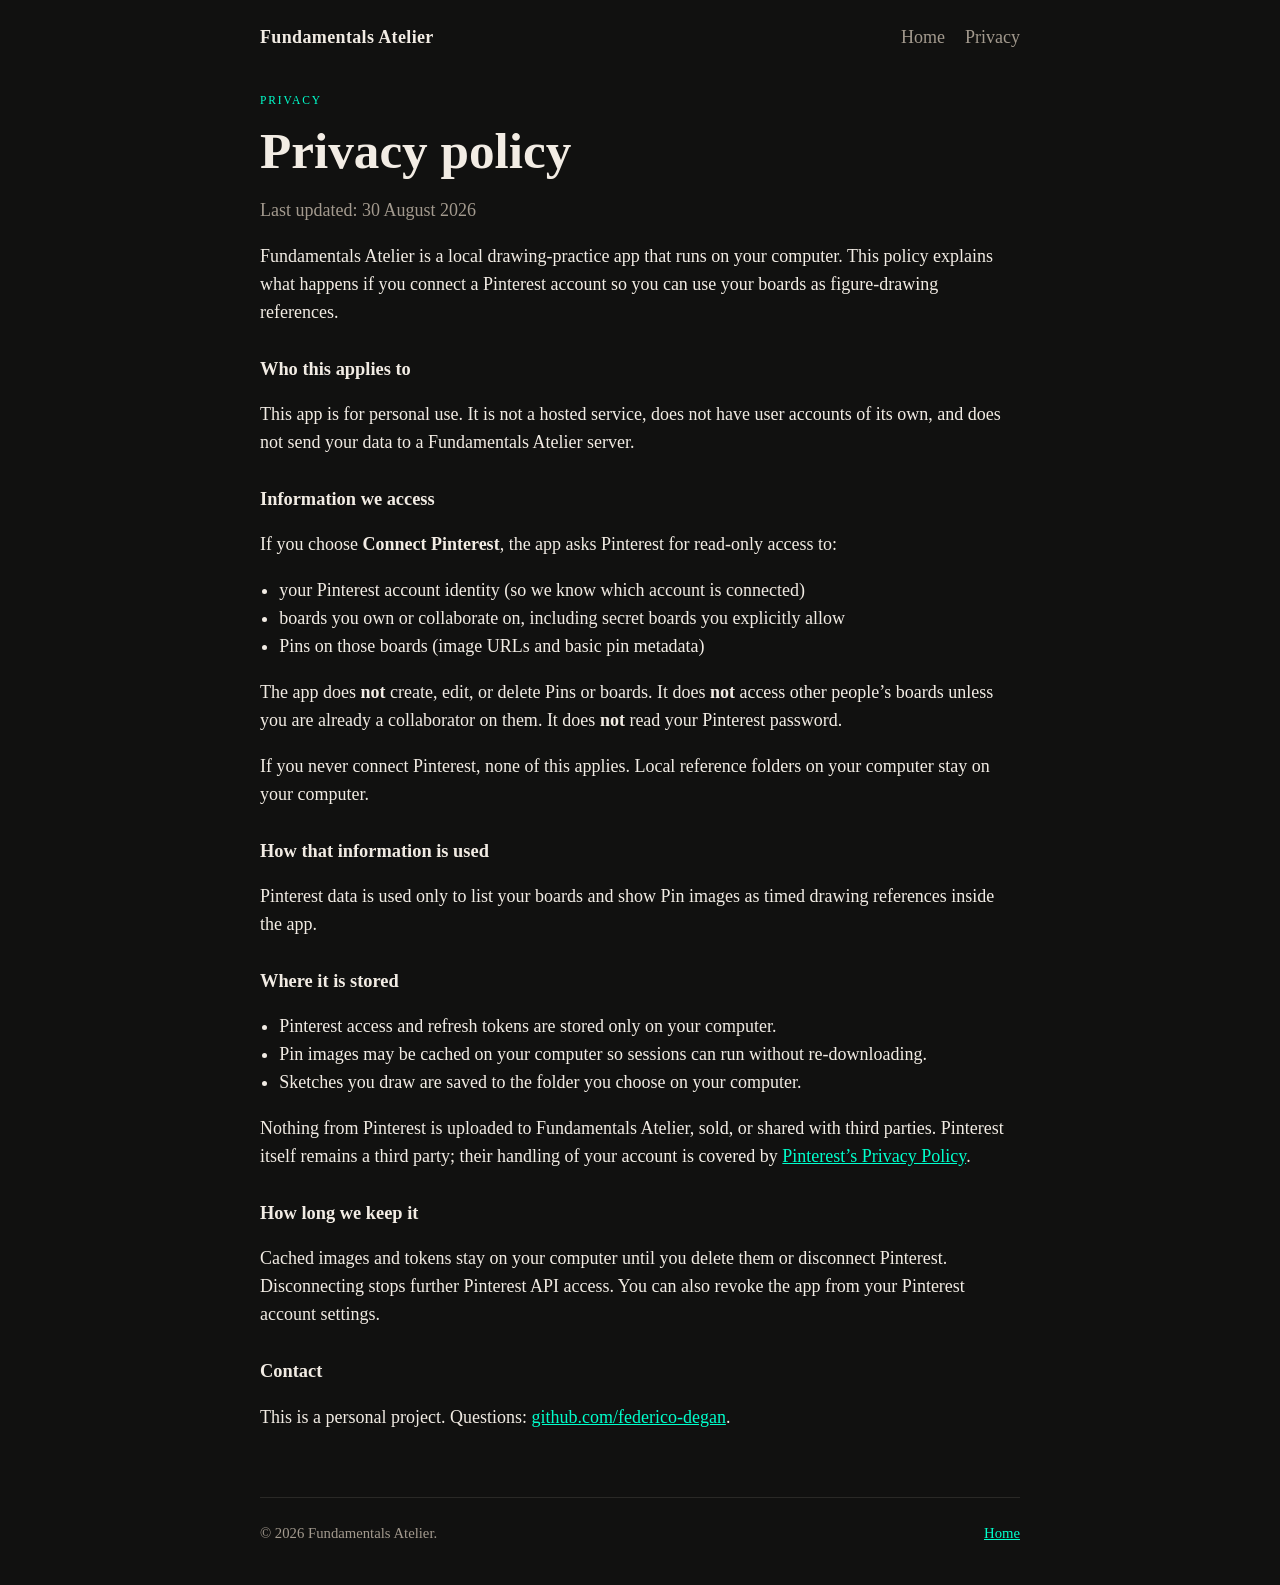
==== privacy.html @ 77c35103 "Turn the public page into a Fundamentals Atelier site with a home and privacy policy. Co-authored-by" ====
<!DOCTYPE html>
<html lang="en">
<head>
  <meta charset="UTF-8">
  <meta name="viewport" content="width=device-width, initial-scale=1">
  <title>Privacy Policy — Fundamentals Atelier</title>
  <meta name="description" content="Privacy policy for Fundamentals Atelier, including optional Pinterest board access.">
  <link rel="stylesheet" href="styles.css">
</head>
<body>
  <header class="nav">
    <a class="wordmark" href="./">Fundamentals Atelier</a>
    <nav>
      <a href="./">Home</a>
      <a href="./privacy.html">Privacy</a>
    </nav>
  </header>

  <main class="policy">
    <p class="eyebrow">Privacy</p>
    <h1>Privacy policy</h1>
    <p class="meta">Last updated: 30 August 2026</p>
    <p>Fundamentals Atelier is a local drawing-practice app that runs on your computer. This policy explains what happens if you connect a Pinterest account so you can use your boards as figure-drawing references.</p>

    <h2>Who this applies to</h2>
    <p>This app is for personal use. It is not a hosted service, does not have user accounts of its own, and does not send your data to a Fundamentals Atelier server.</p>

    <h2>Information we access</h2>
    <p>If you choose <strong>Connect Pinterest</strong>, the app asks Pinterest for read-only access to:</p>
    <ul>
      <li>your Pinterest account identity (so we know which account is connected)</li>
      <li>boards you own or collaborate on, including secret boards you explicitly allow</li>
      <li>Pins on those boards (image URLs and basic pin metadata)</li>
    </ul>
    <p>The app does <strong>not</strong> create, edit, or delete Pins or boards. It does <strong>not</strong> access other people’s boards unless you are already a collaborator on them. It does <strong>not</strong> read your Pinterest password.</p>
    <p>If you never connect Pinterest, none of this applies. Local reference folders on your computer stay on your computer.</p>

    <h2>How that information is used</h2>
    <p>Pinterest data is used only to list your boards and show Pin images as timed drawing references inside the app.</p>

    <h2>Where it is stored</h2>
    <ul>
      <li>Pinterest access and refresh tokens are stored only on your computer.</li>
      <li>Pin images may be cached on your computer so sessions can run without re-downloading.</li>
      <li>Sketches you draw are saved to the folder you choose on your computer.</li>
    </ul>
    <p>Nothing from Pinterest is uploaded to Fundamentals Atelier, sold, or shared with third parties. Pinterest itself remains a third party; their handling of your account is covered by <a href="https://policy.pinterest.com/privacy-policy">Pinterest’s Privacy Policy</a>.</p>

    <h2>How long we keep it</h2>
    <p>Cached images and tokens stay on your computer until you delete them or disconnect Pinterest. Disconnecting stops further Pinterest API access. You can also revoke the app from your Pinterest account settings.</p>

    <h2>Contact</h2>
    <p>This is a personal project. Questions: <a href="https://github.com/federico-degan">github.com/federico-degan</a>.</p>
  </main>

  <footer>
    <p>© 2026 Fundamentals Atelier.</p>
    <p><a href="./">Home</a></p>
  </footer>
</body>
</html>
---- styles.css ----
:root {
  --bg: #111110;
  --ink: #f2ece4;
  --muted: #a39a8e;
  --line: #2a2926;
  --accent: #00ffcc;
  --paper: #1a1917;
}

* { box-sizing: border-box; }
html { scroll-behavior: smooth; }
body {
  margin: 0;
  min-height: 100vh;
  background: var(--bg);
  color: var(--ink);
  font: 18px/1.55 "Iowan Old Style", Palatino, "Palatino Linotype", Georgia, serif;
}

.nav, main, footer {
  width: min(760px, calc(100% - 2.5rem));
  margin-left: auto;
  margin-right: auto;
}

.nav {
  display: flex;
  justify-content: space-between;
  align-items: baseline;
  padding: 1.5rem 0 2.5rem;
  gap: 1rem;
}
.nav nav { display: flex; gap: 1.25rem; }
.wordmark {
  font-weight: 700;
  letter-spacing: 0.02em;
  text-decoration: none;
  color: var(--ink);
}
a { color: var(--accent); }
.nav nav a { color: var(--muted); text-decoration: none; }
.nav nav a:hover { color: var(--ink); }

.eyebrow {
  text-transform: uppercase;
  letter-spacing: 0.16em;
  font-size: 0.72rem;
  color: var(--accent);
  margin: 0 0 0.75rem;
}
h1 {
  font-size: clamp(2.1rem, 5vw, 3.2rem);
  line-height: 1.12;
  font-weight: 600;
  margin: 0 0 1rem;
}
h2 { font-size: 1.15rem; margin: 0 0 0.4rem; }
.lede, .meta { color: var(--muted); max-width: 38rem; }
.hero { padding-bottom: 2.75rem; border-bottom: 1px solid var(--line); }

.grid {
  display: grid;
  gap: 1rem;
  padding: 2rem 0 4rem;
}
@media (min-width: 700px) {
  .grid { grid-template-columns: repeat(3, 1fr); }
}
.grid article {
  background: var(--paper);
  border: 1px solid var(--line);
  border-radius: 12px;
  padding: 1.15rem 1.2rem 1.3rem;
}
.grid p { margin: 0; color: var(--muted); font-size: 0.98rem; }

.policy { padding-bottom: 3rem; }
.policy h2 { margin-top: 1.75rem; }
.policy ul { padding-left: 1.2rem; }

footer {
  display: flex;
  justify-content: space-between;
  gap: 1rem;
  padding: 1.5rem 0 2.5rem;
  border-top: 1px solid var(--line);
  color: var(--muted);
  font-size: 0.92rem;
}
footer p { margin: 0; }
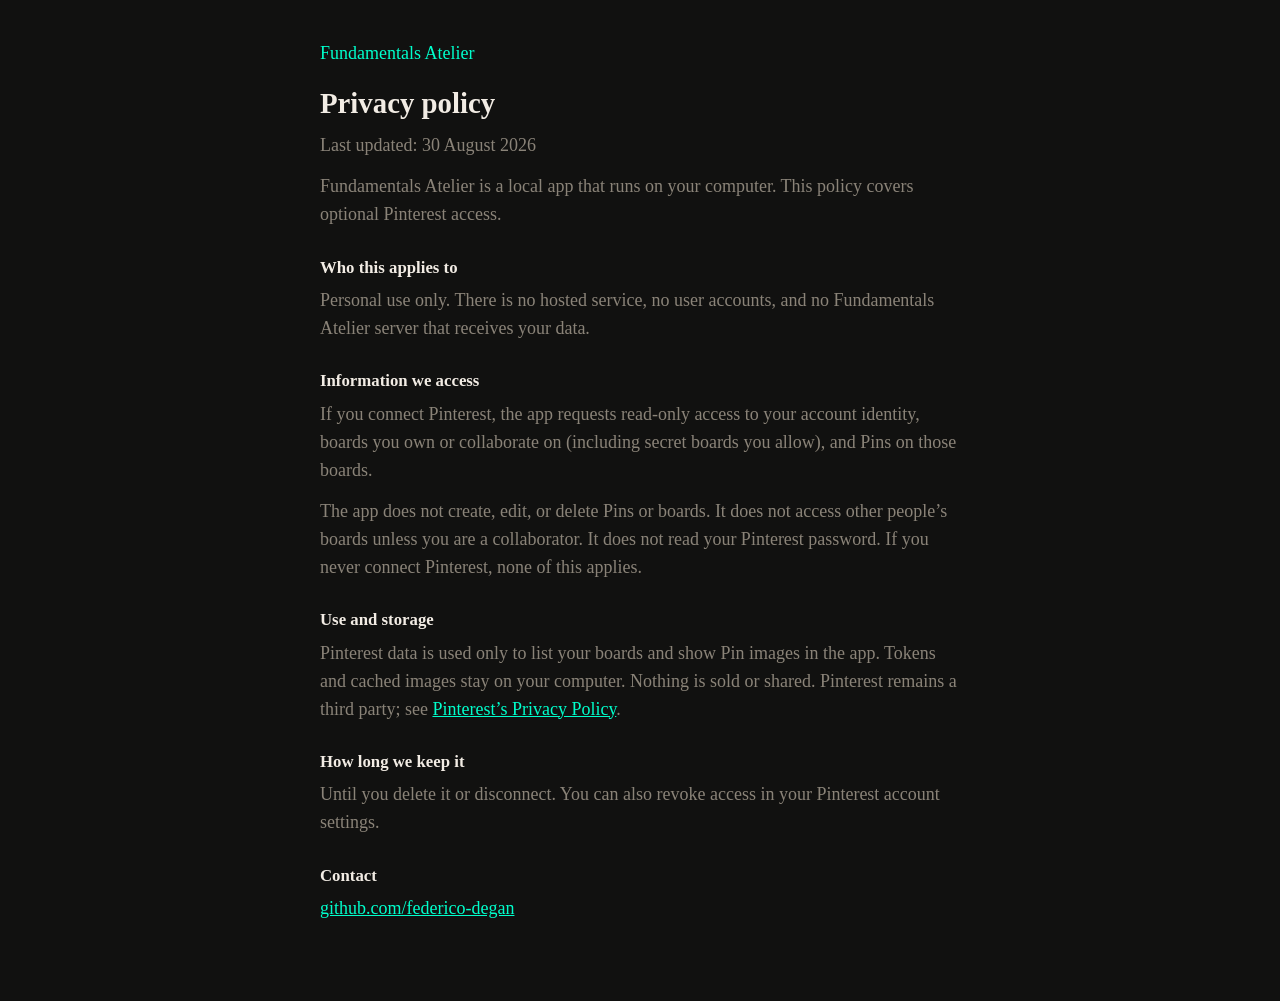
==== commit fad3c030: "Strip the public site to the app name and a privacy page. Co-authored-by: Cursor <cursoragent@cursor" ====
--- a/privacy.html
+++ b/privacy.html
@@ -3,59 +3,31 @@
 <head>
   <meta charset="UTF-8">
   <meta name="viewport" content="width=device-width, initial-scale=1">
-  <title>Privacy Policy — Fundamentals Atelier</title>
-  <meta name="description" content="Privacy policy for Fundamentals Atelier, including optional Pinterest board access.">
+  <title>Privacy — Fundamentals Atelier</title>
   <link rel="stylesheet" href="styles.css">
 </head>
-<body>
-  <header class="nav">
-    <a class="wordmark" href="./">Fundamentals Atelier</a>
-    <nav>
-      <a href="./">Home</a>
-      <a href="./privacy.html">Privacy</a>
-    </nav>
-  </header>
-
-  <main class="policy">
-    <p class="eyebrow">Privacy</p>
+<body class="policy-page">
+  <p class="back"><a href="./">Fundamentals Atelier</a></p>
+  <main>
     <h1>Privacy policy</h1>
     <p class="meta">Last updated: 30 August 2026</p>
-    <p>Fundamentals Atelier is a local drawing-practice app that runs on your computer. This policy explains what happens if you connect a Pinterest account so you can use your boards as figure-drawing references.</p>
+    <p>Fundamentals Atelier is a local app that runs on your computer. This policy covers optional Pinterest access.</p>
 
     <h2>Who this applies to</h2>
-    <p>This app is for personal use. It is not a hosted service, does not have user accounts of its own, and does not send your data to a Fundamentals Atelier server.</p>
+    <p>Personal use only. There is no hosted service, no user accounts, and no Fundamentals Atelier server that receives your data.</p>
 
     <h2>Information we access</h2>
-    <p>If you choose <strong>Connect Pinterest</strong>, the app asks Pinterest for read-only access to:</p>
-    <ul>
-      <li>your Pinterest account identity (so we know which account is connected)</li>
-      <li>boards you own or collaborate on, including secret boards you explicitly allow</li>
-      <li>Pins on those boards (image URLs and basic pin metadata)</li>
-    </ul>
-    <p>The app does <strong>not</strong> create, edit, or delete Pins or boards. It does <strong>not</strong> access other people’s boards unless you are already a collaborator on them. It does <strong>not</strong> read your Pinterest password.</p>
-    <p>If you never connect Pinterest, none of this applies. Local reference folders on your computer stay on your computer.</p>
+    <p>If you connect Pinterest, the app requests read-only access to your account identity, boards you own or collaborate on (including secret boards you allow), and Pins on those boards.</p>
+    <p>The app does not create, edit, or delete Pins or boards. It does not access other people’s boards unless you are a collaborator. It does not read your Pinterest password. If you never connect Pinterest, none of this applies.</p>
 
-    <h2>How that information is used</h2>
-    <p>Pinterest data is used only to list your boards and show Pin images as timed drawing references inside the app.</p>
-
-    <h2>Where it is stored</h2>
-    <ul>
-      <li>Pinterest access and refresh tokens are stored only on your computer.</li>
-      <li>Pin images may be cached on your computer so sessions can run without re-downloading.</li>
-      <li>Sketches you draw are saved to the folder you choose on your computer.</li>
-    </ul>
-    <p>Nothing from Pinterest is uploaded to Fundamentals Atelier, sold, or shared with third parties. Pinterest itself remains a third party; their handling of your account is covered by <a href="https://policy.pinterest.com/privacy-policy">Pinterest’s Privacy Policy</a>.</p>
+    <h2>Use and storage</h2>
+    <p>Pinterest data is used only to list your boards and show Pin images in the app. Tokens and cached images stay on your computer. Nothing is sold or shared. Pinterest remains a third party; see <a href="https://policy.pinterest.com/privacy-policy">Pinterest’s Privacy Policy</a>.</p>
 
     <h2>How long we keep it</h2>
-    <p>Cached images and tokens stay on your computer until you delete them or disconnect Pinterest. Disconnecting stops further Pinterest API access. You can also revoke the app from your Pinterest account settings.</p>
+    <p>Until you delete it or disconnect. You can also revoke access in your Pinterest account settings.</p>
 
     <h2>Contact</h2>
-    <p>This is a personal project. Questions: <a href="https://github.com/federico-degan">github.com/federico-degan</a>.</p>
+    <p><a href="https://github.com/federico-degan">github.com/federico-degan</a></p>
   </main>
-
-  <footer>
-    <p>© 2026 Fundamentals Atelier.</p>
-    <p><a href="./">Home</a></p>
-  </footer>
 </body>
 </html>
--- a/styles.css
+++ b/styles.css
@@ -1,90 +1,52 @@
 :root {
   --bg: #111110;
   --ink: #f2ece4;
-  --muted: #a39a8e;
-  --line: #2a2926;
+  --muted: #8a8378;
   --accent: #00ffcc;
-  --paper: #1a1917;
 }
 
 * { box-sizing: border-box; }
-html { scroll-behavior: smooth; }
+html, body { margin: 0; min-height: 100%; }
 body {
-  margin: 0;
-  min-height: 100vh;
   background: var(--bg);
   color: var(--ink);
   font: 18px/1.55 "Iowan Old Style", Palatino, "Palatino Linotype", Georgia, serif;
 }
 
-.nav, main, footer {
-  width: min(760px, calc(100% - 2.5rem));
-  margin-left: auto;
-  margin-right: auto;
+.home {
+  min-height: 100vh;
+  display: flex;
+  flex-direction: column;
+  align-items: center;
+  justify-content: center;
+  gap: 1.5rem;
 }
+.home h1 {
+  margin: 0;
+  font-size: clamp(1.8rem, 4vw, 2.4rem);
+  font-weight: 600;
+  letter-spacing: 0.02em;
+}
+.privacy-link {
+  color: var(--muted);
+  text-decoration: none;
+  font-size: 0.95rem;
+}
+.privacy-link:hover { color: var(--accent); }
 
-.nav {
-  display: flex;
-  justify-content: space-between;
-  align-items: baseline;
-  padding: 1.5rem 0 2.5rem;
-  gap: 1rem;
+.policy-page {
+  width: min(40rem, calc(100% - 2.5rem));
+  margin: 0 auto;
+  padding: 2.5rem 0 4rem;
 }
-.nav nav { display: flex; gap: 1.25rem; }
-.wordmark {
-  font-weight: 700;
-  letter-spacing: 0.02em;
+.back { margin: 0 0 2rem; }
+.back a {
+  color: var(--muted);
   text-decoration: none;
-  color: var(--ink);
 }
-a { color: var(--accent); }
-.nav nav a { color: var(--muted); text-decoration: none; }
-.nav nav a:hover { color: var(--ink); }
-
-.eyebrow {
-  text-transform: uppercase;
-  letter-spacing: 0.16em;
-  font-size: 0.72rem;
-  color: var(--accent);
-  margin: 0 0 0.75rem;
-}
-h1 {
-  font-size: clamp(2.1rem, 5vw, 3.2rem);
-  line-height: 1.12;
-  font-weight: 600;
-  margin: 0 0 1rem;
-}
-h2 { font-size: 1.15rem; margin: 0 0 0.4rem; }
-.lede, .meta { color: var(--muted); max-width: 38rem; }
-.hero { padding-bottom: 2.75rem; border-bottom: 1px solid var(--line); }
-
-.grid {
-  display: grid;
-  gap: 1rem;
-  padding: 2rem 0 4rem;
-}
-@media (min-width: 700px) {
-  .grid { grid-template-columns: repeat(3, 1fr); }
-}
-.grid article {
-  background: var(--paper);
-  border: 1px solid var(--line);
-  border-radius: 12px;
-  padding: 1.15rem 1.2rem 1.3rem;
-}
-.grid p { margin: 0; color: var(--muted); font-size: 0.98rem; }
-
-.policy { padding-bottom: 3rem; }
-.policy h2 { margin-top: 1.75rem; }
-.policy ul { padding-left: 1.2rem; }
-
-footer {
-  display: flex;
-  justify-content: space-between;
-  gap: 1rem;
-  padding: 1.5rem 0 2.5rem;
-  border-top: 1px solid var(--line);
-  color: var(--muted);
-  font-size: 0.92rem;
-}
-footer p { margin: 0; }
+.back a:hover { color: var(--ink); }
+.policy-page h1 { font-size: 1.8rem; font-weight: 600; margin: 0 0 0.35rem; }
+.policy-page h2 { font-size: 1.05rem; margin: 1.6rem 0 0.4rem; }
+.meta, .policy-page p { color: var(--muted); }
+.policy-page p { margin: 0 0 0.85rem; }
+.policy-page a { color: var(--accent); }
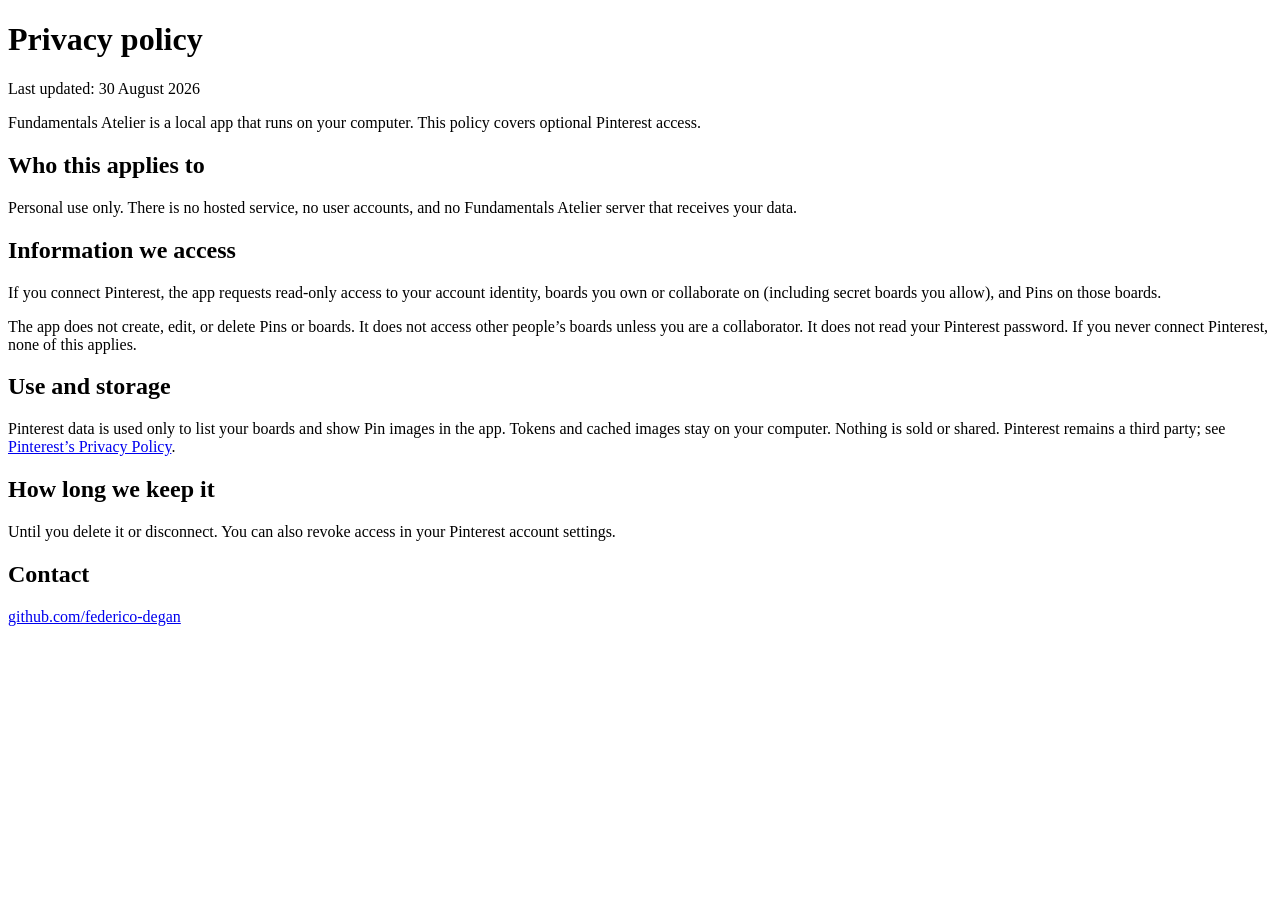
==== commit db01bb3d: "Make the homepage a plain title and drop the extra styling. Co-authored-by: Cursor <cursoragent@curs" ====
--- a/privacy.html
+++ b/privacy.html
@@ -2,32 +2,22 @@
 <html lang="en">
 <head>
   <meta charset="UTF-8">
-  <meta name="viewport" content="width=device-width, initial-scale=1">
   <title>Privacy — Fundamentals Atelier</title>
-  <link rel="stylesheet" href="styles.css">
 </head>
-<body class="policy-page">
-  <p class="back"><a href="./">Fundamentals Atelier</a></p>
-  <main>
-    <h1>Privacy policy</h1>
-    <p class="meta">Last updated: 30 August 2026</p>
-    <p>Fundamentals Atelier is a local app that runs on your computer. This policy covers optional Pinterest access.</p>
-
-    <h2>Who this applies to</h2>
-    <p>Personal use only. There is no hosted service, no user accounts, and no Fundamentals Atelier server that receives your data.</p>
-
-    <h2>Information we access</h2>
-    <p>If you connect Pinterest, the app requests read-only access to your account identity, boards you own or collaborate on (including secret boards you allow), and Pins on those boards.</p>
-    <p>The app does not create, edit, or delete Pins or boards. It does not access other people’s boards unless you are a collaborator. It does not read your Pinterest password. If you never connect Pinterest, none of this applies.</p>
-
-    <h2>Use and storage</h2>
-    <p>Pinterest data is used only to list your boards and show Pin images in the app. Tokens and cached images stay on your computer. Nothing is sold or shared. Pinterest remains a third party; see <a href="https://policy.pinterest.com/privacy-policy">Pinterest’s Privacy Policy</a>.</p>
-
-    <h2>How long we keep it</h2>
-    <p>Until you delete it or disconnect. You can also revoke access in your Pinterest account settings.</p>
-
-    <h2>Contact</h2>
-    <p><a href="https://github.com/federico-degan">github.com/federico-degan</a></p>
-  </main>
+<body>
+  <h1>Privacy policy</h1>
+  <p>Last updated: 30 August 2026</p>
+  <p>Fundamentals Atelier is a local app that runs on your computer. This policy covers optional Pinterest access.</p>
+  <h2>Who this applies to</h2>
+  <p>Personal use only. There is no hosted service, no user accounts, and no Fundamentals Atelier server that receives your data.</p>
+  <h2>Information we access</h2>
+  <p>If you connect Pinterest, the app requests read-only access to your account identity, boards you own or collaborate on (including secret boards you allow), and Pins on those boards.</p>
+  <p>The app does not create, edit, or delete Pins or boards. It does not access other people’s boards unless you are a collaborator. It does not read your Pinterest password. If you never connect Pinterest, none of this applies.</p>
+  <h2>Use and storage</h2>
+  <p>Pinterest data is used only to list your boards and show Pin images in the app. Tokens and cached images stay on your computer. Nothing is sold or shared. Pinterest remains a third party; see <a href="https://policy.pinterest.com/privacy-policy">Pinterest’s Privacy Policy</a>.</p>
+  <h2>How long we keep it</h2>
+  <p>Until you delete it or disconnect. You can also revoke access in your Pinterest account settings.</p>
+  <h2>Contact</h2>
+  <p><a href="https://github.com/federico-degan">github.com/federico-degan</a></p>
 </body>
 </html>
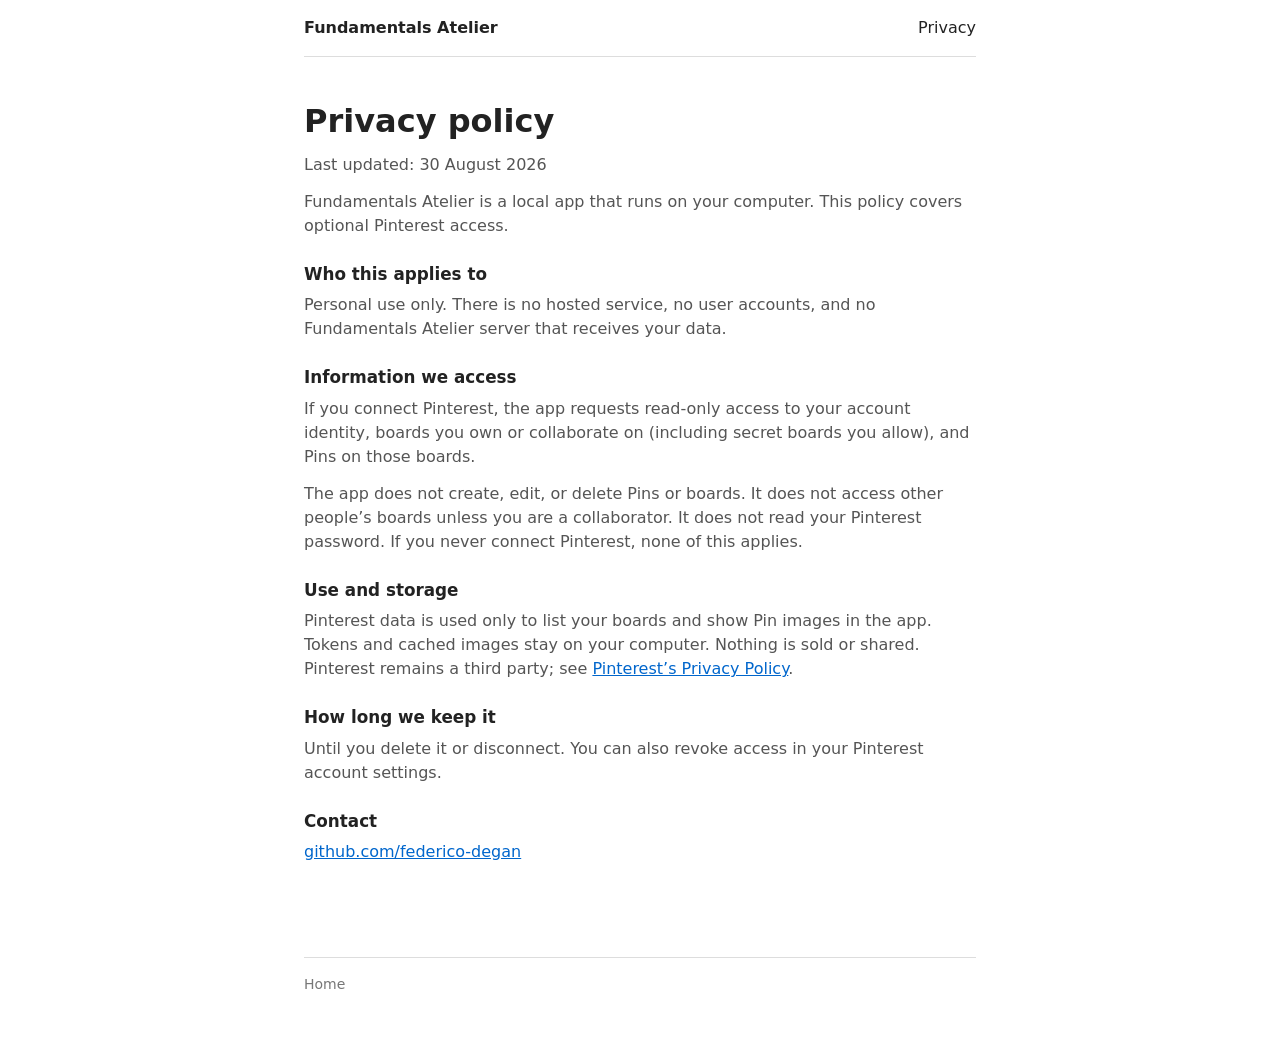
==== commit 6bc5de0c: "Give the under-construction site a basic header, main, and footer layout. Co-authored-by: Cursor <cu" ====
--- a/privacy.html
+++ b/privacy.html
@@ -2,22 +2,35 @@
 <html lang="en">
 <head>
   <meta charset="UTF-8">
+  <meta name="viewport" content="width=device-width, initial-scale=1">
   <title>Privacy — Fundamentals Atelier</title>
+  <link rel="stylesheet" href="styles.css">
 </head>
 <body>
-  <h1>Privacy policy</h1>
-  <p>Last updated: 30 August 2026</p>
-  <p>Fundamentals Atelier is a local app that runs on your computer. This policy covers optional Pinterest access.</p>
-  <h2>Who this applies to</h2>
-  <p>Personal use only. There is no hosted service, no user accounts, and no Fundamentals Atelier server that receives your data.</p>
-  <h2>Information we access</h2>
-  <p>If you connect Pinterest, the app requests read-only access to your account identity, boards you own or collaborate on (including secret boards you allow), and Pins on those boards.</p>
-  <p>The app does not create, edit, or delete Pins or boards. It does not access other people’s boards unless you are a collaborator. It does not read your Pinterest password. If you never connect Pinterest, none of this applies.</p>
-  <h2>Use and storage</h2>
-  <p>Pinterest data is used only to list your boards and show Pin images in the app. Tokens and cached images stay on your computer. Nothing is sold or shared. Pinterest remains a third party; see <a href="https://policy.pinterest.com/privacy-policy">Pinterest’s Privacy Policy</a>.</p>
-  <h2>How long we keep it</h2>
-  <p>Until you delete it or disconnect. You can also revoke access in your Pinterest account settings.</p>
-  <h2>Contact</h2>
-  <p><a href="https://github.com/federico-degan">github.com/federico-degan</a></p>
+  <div class="wrap">
+    <header>
+      <a class="name" href="./">Fundamentals Atelier</a>
+      <nav><a href="./privacy.html">Privacy</a></nav>
+    </header>
+    <main class="policy">
+      <h1>Privacy policy</h1>
+      <p>Last updated: 30 August 2026</p>
+      <p>Fundamentals Atelier is a local app that runs on your computer. This policy covers optional Pinterest access.</p>
+      <h2>Who this applies to</h2>
+      <p>Personal use only. There is no hosted service, no user accounts, and no Fundamentals Atelier server that receives your data.</p>
+      <h2>Information we access</h2>
+      <p>If you connect Pinterest, the app requests read-only access to your account identity, boards you own or collaborate on (including secret boards you allow), and Pins on those boards.</p>
+      <p>The app does not create, edit, or delete Pins or boards. It does not access other people’s boards unless you are a collaborator. It does not read your Pinterest password. If you never connect Pinterest, none of this applies.</p>
+      <h2>Use and storage</h2>
+      <p>Pinterest data is used only to list your boards and show Pin images in the app. Tokens and cached images stay on your computer. Nothing is sold or shared. Pinterest remains a third party; see <a href="https://policy.pinterest.com/privacy-policy">Pinterest’s Privacy Policy</a>.</p>
+      <h2>How long we keep it</h2>
+      <p>Until you delete it or disconnect. You can also revoke access in your Pinterest account settings.</p>
+      <h2>Contact</h2>
+      <p><a href="https://github.com/federico-degan">github.com/federico-degan</a></p>
+    </main>
+    <footer>
+      <a href="./">Home</a>
+    </footer>
+  </div>
 </body>
 </html>
--- a/styles.css
+++ b/styles.css
@@ -0,0 +1,77 @@
+* { box-sizing: border-box; }
+
+body {
+  margin: 0;
+  font-family: system-ui, sans-serif;
+  color: #222;
+  background: #fff;
+  line-height: 1.5;
+}
+
+.wrap {
+  max-width: 720px;
+  margin: 0 auto;
+  padding: 0 24px;
+}
+
+header {
+  display: flex;
+  justify-content: space-between;
+  align-items: center;
+  border-bottom: 1px solid #ddd;
+  padding: 16px 0;
+}
+
+header a,
+footer a {
+  color: inherit;
+  text-decoration: none;
+}
+
+header nav a:hover,
+footer a:hover {
+  text-decoration: underline;
+}
+
+.name {
+  font-weight: 700;
+}
+
+main {
+  padding: 80px 0;
+}
+
+main h1 {
+  margin: 0 0 8px;
+  font-size: 2rem;
+  font-weight: 700;
+}
+
+main p {
+  margin: 0;
+  color: #555;
+}
+
+.policy {
+  padding: 40px 0 80px;
+}
+
+.policy h2 {
+  font-size: 1.05rem;
+  margin: 1.5rem 0 0.4rem;
+}
+
+.policy p {
+  margin: 0 0 0.8rem;
+}
+
+.policy a {
+  color: #06c;
+}
+
+footer {
+  border-top: 1px solid #ddd;
+  padding: 16px 0 48px;
+  font-size: 14px;
+  color: #777;
+}
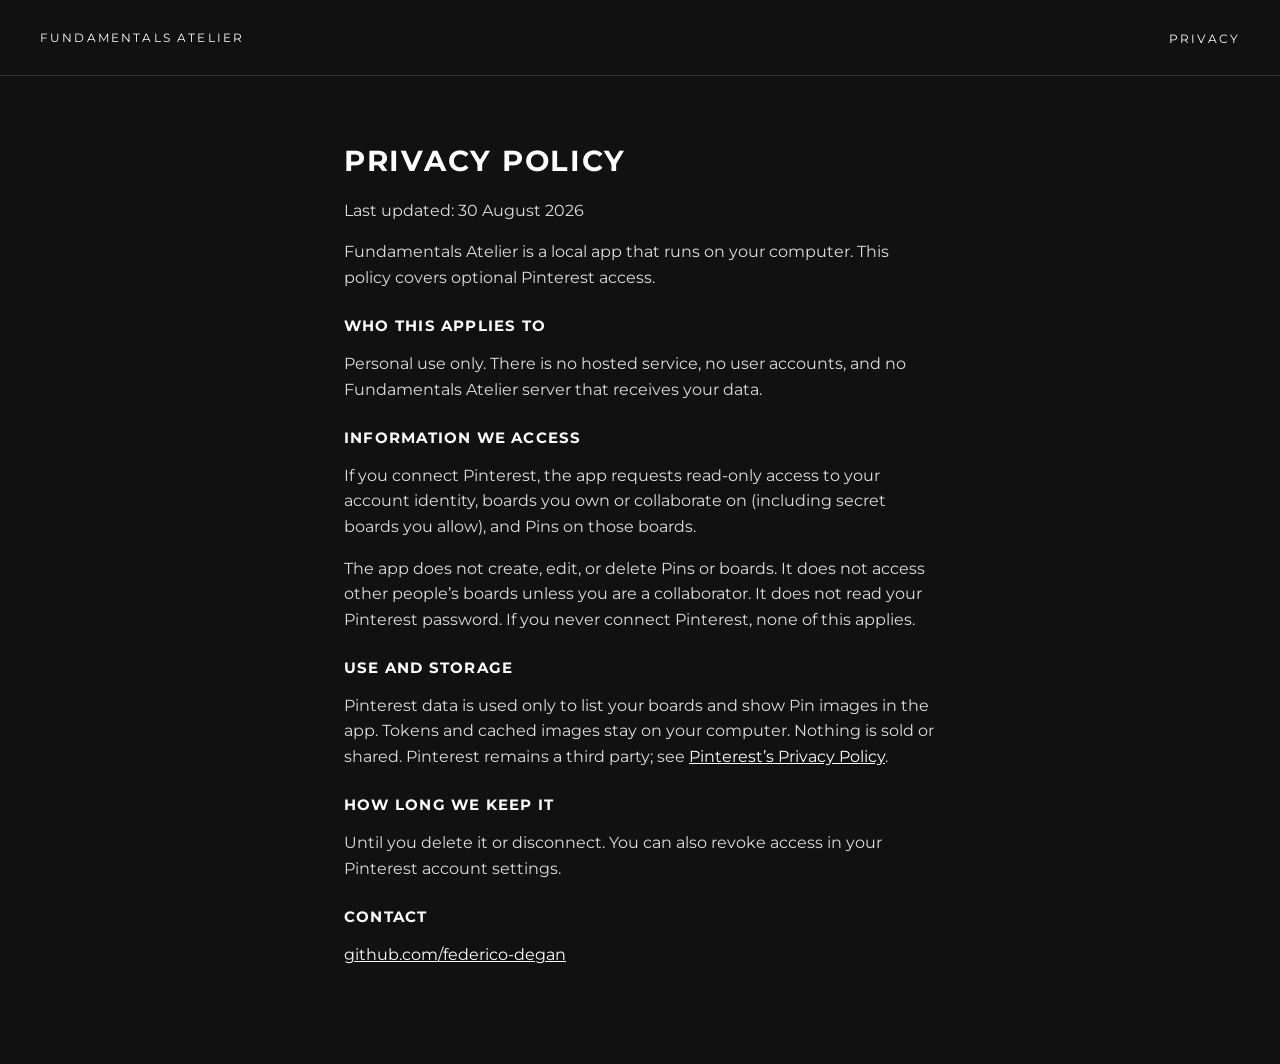
==== commit c2bb5c3a: "Use a full-screen coming-soon layout with the title and a privacy link. Co-authored-by: Cursor <curs" ====
--- a/privacy.html
+++ b/privacy.html
@@ -4,33 +4,29 @@
   <meta charset="UTF-8">
   <meta name="viewport" content="width=device-width, initial-scale=1">
   <title>Privacy — Fundamentals Atelier</title>
+  <link rel="stylesheet" href="https://fonts.googleapis.com/css2?family=Montserrat:wght@400;700&display=swap">
   <link rel="stylesheet" href="styles.css">
 </head>
-<body>
-  <div class="wrap">
-    <header>
-      <a class="name" href="./">Fundamentals Atelier</a>
-      <nav><a href="./privacy.html">Privacy</a></nav>
-    </header>
-    <main class="policy">
-      <h1>Privacy policy</h1>
-      <p>Last updated: 30 August 2026</p>
-      <p>Fundamentals Atelier is a local app that runs on your computer. This policy covers optional Pinterest access.</p>
-      <h2>Who this applies to</h2>
-      <p>Personal use only. There is no hosted service, no user accounts, and no Fundamentals Atelier server that receives your data.</p>
-      <h2>Information we access</h2>
-      <p>If you connect Pinterest, the app requests read-only access to your account identity, boards you own or collaborate on (including secret boards you allow), and Pins on those boards.</p>
-      <p>The app does not create, edit, or delete Pins or boards. It does not access other people’s boards unless you are a collaborator. It does not read your Pinterest password. If you never connect Pinterest, none of this applies.</p>
-      <h2>Use and storage</h2>
-      <p>Pinterest data is used only to list your boards and show Pin images in the app. Tokens and cached images stay on your computer. Nothing is sold or shared. Pinterest remains a third party; see <a href="https://policy.pinterest.com/privacy-policy">Pinterest’s Privacy Policy</a>.</p>
-      <h2>How long we keep it</h2>
-      <p>Until you delete it or disconnect. You can also revoke access in your Pinterest account settings.</p>
-      <h2>Contact</h2>
-      <p><a href="https://github.com/federico-degan">github.com/federico-degan</a></p>
-    </main>
-    <footer>
-      <a href="./">Home</a>
-    </footer>
-  </div>
+<body class="policy-page">
+  <header>
+    <a class="logo" href="./">Fundamentals Atelier</a>
+    <nav><a href="./privacy.html">Privacy</a></nav>
+  </header>
+  <main class="policy">
+    <h1>Privacy policy</h1>
+    <p>Last updated: 30 August 2026</p>
+    <p>Fundamentals Atelier is a local app that runs on your computer. This policy covers optional Pinterest access.</p>
+    <h2>Who this applies to</h2>
+    <p>Personal use only. There is no hosted service, no user accounts, and no Fundamentals Atelier server that receives your data.</p>
+    <h2>Information we access</h2>
+    <p>If you connect Pinterest, the app requests read-only access to your account identity, boards you own or collaborate on (including secret boards you allow), and Pins on those boards.</p>
+    <p>The app does not create, edit, or delete Pins or boards. It does not access other people’s boards unless you are a collaborator. It does not read your Pinterest password. If you never connect Pinterest, none of this applies.</p>
+    <h2>Use and storage</h2>
+    <p>Pinterest data is used only to list your boards and show Pin images in the app. Tokens and cached images stay on your computer. Nothing is sold or shared. Pinterest remains a third party; see <a href="https://policy.pinterest.com/privacy-policy">Pinterest’s Privacy Policy</a>.</p>
+    <h2>How long we keep it</h2>
+    <p>Until you delete it or disconnect. You can also revoke access in your Pinterest account settings.</p>
+    <h2>Contact</h2>
+    <p><a href="https://github.com/federico-degan">github.com/federico-degan</a></p>
+  </main>
 </body>
 </html>
--- a/styles.css
+++ b/styles.css
@@ -1,77 +1,108 @@
 * { box-sizing: border-box; }
+html, body { margin: 0; min-height: 100%; }
 
 body {
-  margin: 0;
-  font-family: system-ui, sans-serif;
-  color: #222;
-  background: #fff;
-  line-height: 1.5;
+  font-family: Montserrat, Helvetica, Arial, sans-serif;
+  color: #fff;
 }
 
-.wrap {
-  max-width: 720px;
-  margin: 0 auto;
-  padding: 0 24px;
+.home {
+  min-height: 100vh;
+  display: flex;
+  flex-direction: column;
+  position: relative;
+}
+
+.bg {
+  position: fixed;
+  inset: 0;
+  background: #111 url("bg.jpg") center / cover no-repeat;
+  z-index: 0;
+}
+
+.bg::after {
+  content: "";
+  position: absolute;
+  inset: 0;
+  background: rgba(0, 0, 0, 0.5);
+}
+
+header,
+.home main {
+  position: relative;
+  z-index: 1;
 }
 
 header {
   display: flex;
   justify-content: space-between;
   align-items: center;
-  border-bottom: 1px solid #ddd;
-  padding: 16px 0;
+  padding: 28px 40px;
 }
 
-header a,
-footer a {
-  color: inherit;
+.logo,
+header nav a {
+  color: #fff;
   text-decoration: none;
+  text-transform: uppercase;
+  letter-spacing: 0.18em;
+  font-size: 12px;
 }
 
-header nav a:hover,
-footer a:hover {
-  text-decoration: underline;
+.home main {
+  flex: 1;
+  display: flex;
+  flex-direction: column;
+  align-items: center;
+  justify-content: center;
+  text-align: center;
+  padding: 24px;
 }
 
-.name {
-  font-weight: 700;
+.title {
+  margin: 0 0 16px;
+  text-transform: uppercase;
+  letter-spacing: 0.35em;
+  font-size: 13px;
 }
 
-main {
-  padding: 80px 0;
+.home h1 {
+  margin: 0;
+  font-size: clamp(2.4rem, 7vw, 4.5rem);
+  font-weight: 700;
+  letter-spacing: 0.18em;
+  text-transform: uppercase;
 }
 
-main h1 {
-  margin: 0 0 8px;
-  font-size: 2rem;
-  font-weight: 700;
+.policy-page {
+  background: #111;
+  color: #ddd;
 }
 
-main p {
-  margin: 0;
-  color: #555;
+.policy-page header {
+  border-bottom: 1px solid #333;
 }
 
 .policy {
-  padding: 40px 0 80px;
+  max-width: 640px;
+  margin: 0 auto;
+  padding: 48px 24px 80px;
+}
+
+.policy h1 {
+  color: #fff;
+  font-size: 1.8rem;
+  letter-spacing: 0.06em;
+  text-transform: uppercase;
 }
 
 .policy h2 {
-  font-size: 1.05rem;
-  margin: 1.5rem 0 0.4rem;
+  color: #fff;
+  font-size: 0.95rem;
+  text-transform: uppercase;
+  letter-spacing: 0.08em;
+  margin: 1.6rem 0 0.4rem;
 }
 
-.policy p {
-  margin: 0 0 0.8rem;
-}
-
-.policy a {
-  color: #06c;
-}
-
-footer {
-  border-top: 1px solid #ddd;
-  padding: 16px 0 48px;
-  font-size: 14px;
-  color: #777;
-}
+.policy p { line-height: 1.6; }
+.policy a { color: #fff; }
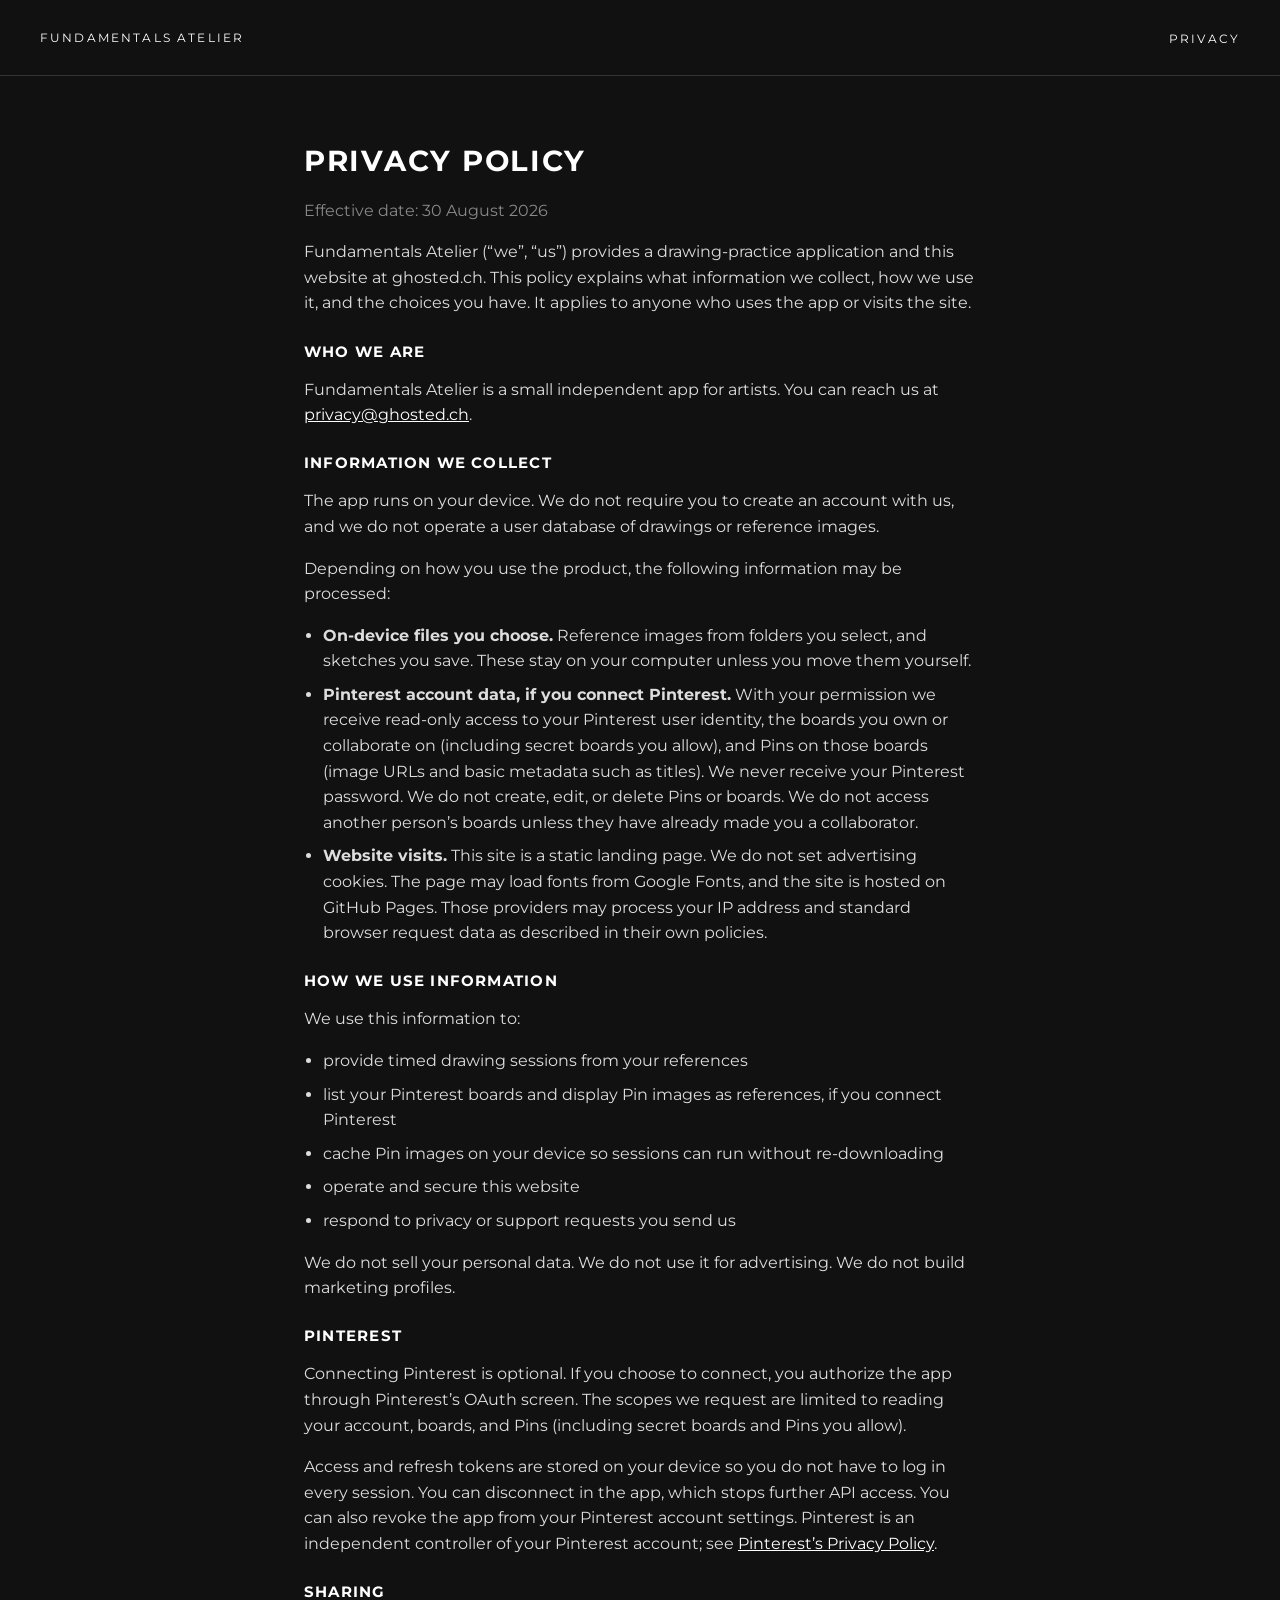
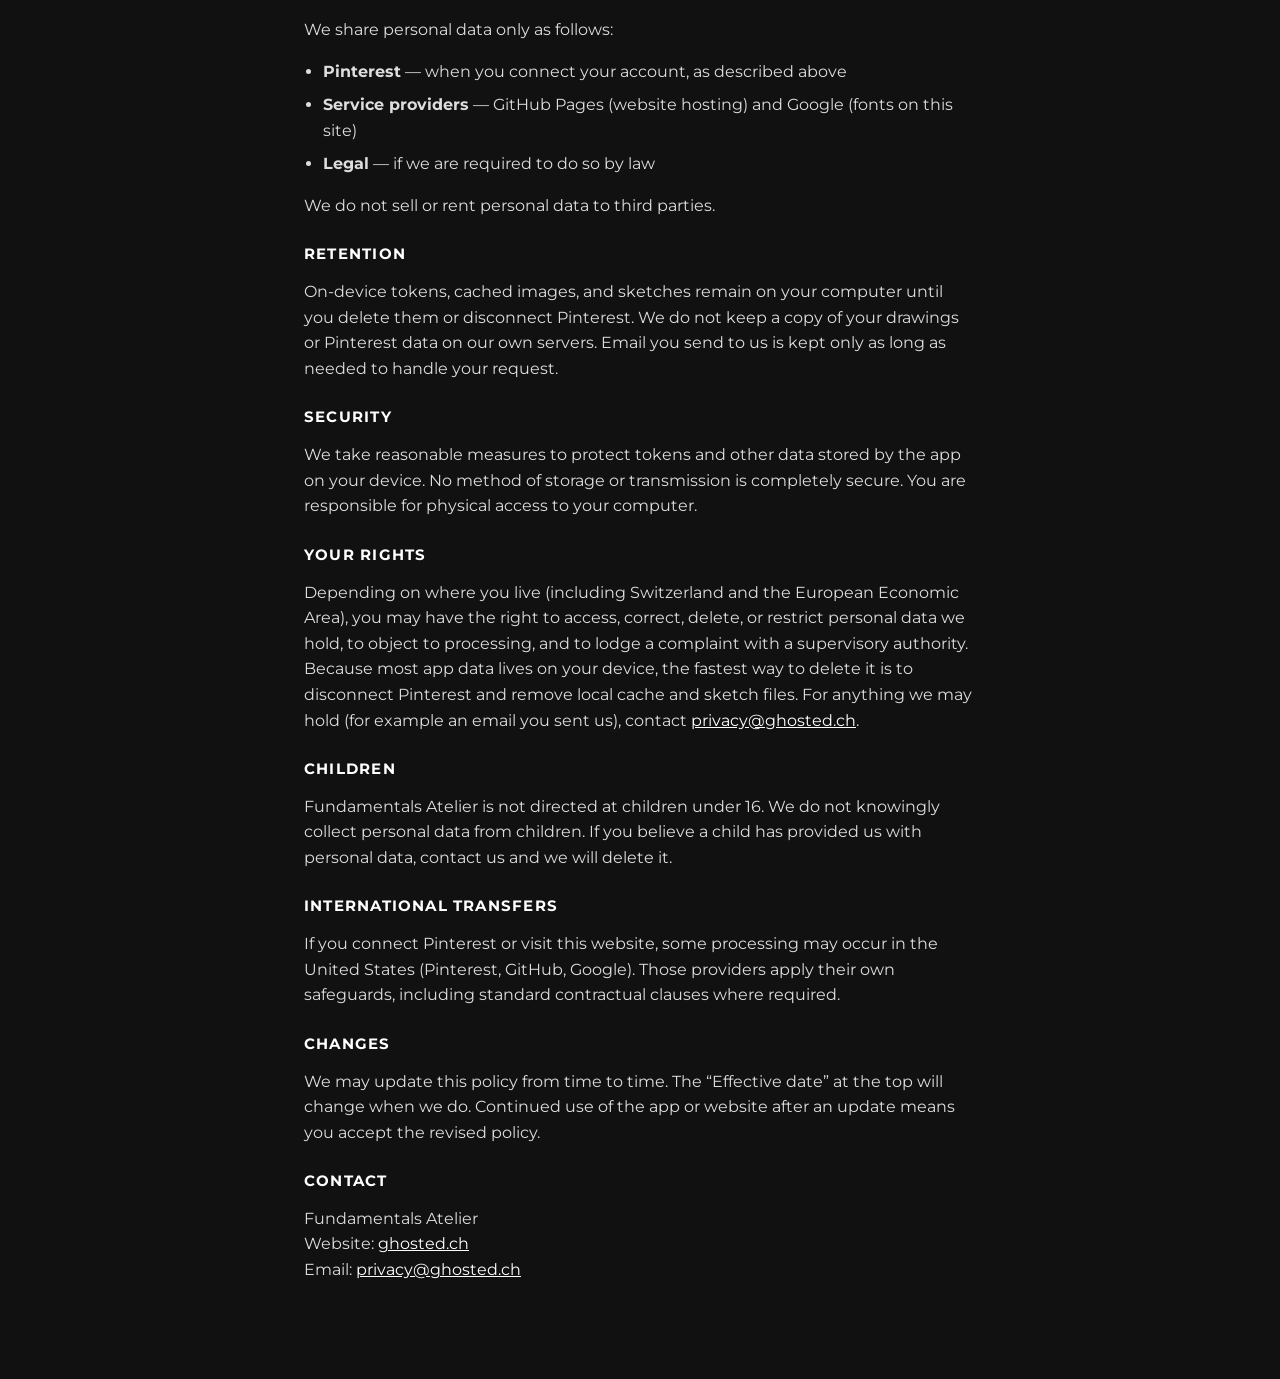
==== commit 673c872a: "Rewrite the privacy policy as a small-app policy for end users. Co-authored-by: Cursor <cursoragent@" ====
--- a/privacy.html
+++ b/privacy.html
@@ -3,7 +3,7 @@
 <head>
   <meta charset="UTF-8">
   <meta name="viewport" content="width=device-width, initial-scale=1">
-  <title>Privacy — Fundamentals Atelier</title>
+  <title>Privacy Policy — Fundamentals Atelier</title>
   <link rel="stylesheet" href="https://fonts.googleapis.com/css2?family=Montserrat:wght@400;700&display=swap">
   <link rel="stylesheet" href="styles.css">
 </head>
@@ -14,19 +14,66 @@
   </header>
   <main class="policy">
     <h1>Privacy policy</h1>
-    <p>Last updated: 30 August 2026</p>
-    <p>Fundamentals Atelier is a local app that runs on your computer. This policy covers optional Pinterest access.</p>
-    <h2>Who this applies to</h2>
-    <p>Personal use only. There is no hosted service, no user accounts, and no Fundamentals Atelier server that receives your data.</p>
-    <h2>Information we access</h2>
-    <p>If you connect Pinterest, the app requests read-only access to your account identity, boards you own or collaborate on (including secret boards you allow), and Pins on those boards.</p>
-    <p>The app does not create, edit, or delete Pins or boards. It does not access other people’s boards unless you are a collaborator. It does not read your Pinterest password. If you never connect Pinterest, none of this applies.</p>
-    <h2>Use and storage</h2>
-    <p>Pinterest data is used only to list your boards and show Pin images in the app. Tokens and cached images stay on your computer. Nothing is sold or shared. Pinterest remains a third party; see <a href="https://policy.pinterest.com/privacy-policy">Pinterest’s Privacy Policy</a>.</p>
-    <h2>How long we keep it</h2>
-    <p>Until you delete it or disconnect. You can also revoke access in your Pinterest account settings.</p>
+    <p class="meta">Effective date: 30 August 2026</p>
+
+    <p>Fundamentals Atelier (“we”, “us”) provides a drawing-practice application and this website at ghosted.ch. This policy explains what information we collect, how we use it, and the choices you have. It applies to anyone who uses the app or visits the site.</p>
+
+    <h2>Who we are</h2>
+    <p>Fundamentals Atelier is a small independent app for artists. You can reach us at <a href="mailto:privacy@ghosted.ch">privacy@ghosted.ch</a>.</p>
+
+    <h2>Information we collect</h2>
+    <p>The app runs on your device. We do not require you to create an account with us, and we do not operate a user database of drawings or reference images.</p>
+    <p>Depending on how you use the product, the following information may be processed:</p>
+    <ul>
+      <li><strong>On-device files you choose.</strong> Reference images from folders you select, and sketches you save. These stay on your computer unless you move them yourself.</li>
+      <li><strong>Pinterest account data, if you connect Pinterest.</strong> With your permission we receive read-only access to your Pinterest user identity, the boards you own or collaborate on (including secret boards you allow), and Pins on those boards (image URLs and basic metadata such as titles). We never receive your Pinterest password. We do not create, edit, or delete Pins or boards. We do not access another person’s boards unless they have already made you a collaborator.</li>
+      <li><strong>Website visits.</strong> This site is a static landing page. We do not set advertising cookies. The page may load fonts from Google Fonts, and the site is hosted on GitHub Pages. Those providers may process your IP address and standard browser request data as described in their own policies.</li>
+    </ul>
+
+    <h2>How we use information</h2>
+    <p>We use this information to:</p>
+    <ul>
+      <li>provide timed drawing sessions from your references</li>
+      <li>list your Pinterest boards and display Pin images as references, if you connect Pinterest</li>
+      <li>cache Pin images on your device so sessions can run without re-downloading</li>
+      <li>operate and secure this website</li>
+      <li>respond to privacy or support requests you send us</li>
+    </ul>
+    <p>We do not sell your personal data. We do not use it for advertising. We do not build marketing profiles.</p>
+
+    <h2>Pinterest</h2>
+    <p>Connecting Pinterest is optional. If you choose to connect, you authorize the app through Pinterest’s OAuth screen. The scopes we request are limited to reading your account, boards, and Pins (including secret boards and Pins you allow).</p>
+    <p>Access and refresh tokens are stored on your device so you do not have to log in every session. You can disconnect in the app, which stops further API access. You can also revoke the app from your Pinterest account settings. Pinterest is an independent controller of your Pinterest account; see <a href="https://policy.pinterest.com/privacy-policy">Pinterest’s Privacy Policy</a>.</p>
+
+    <h2>Sharing</h2>
+    <p>We share personal data only as follows:</p>
+    <ul>
+      <li><strong>Pinterest</strong> — when you connect your account, as described above</li>
+      <li><strong>Service providers</strong> — GitHub Pages (website hosting) and Google (fonts on this site)</li>
+      <li><strong>Legal</strong> — if we are required to do so by law</li>
+    </ul>
+    <p>We do not sell or rent personal data to third parties.</p>
+
+    <h2>Retention</h2>
+    <p>On-device tokens, cached images, and sketches remain on your computer until you delete them or disconnect Pinterest. We do not keep a copy of your drawings or Pinterest data on our own servers. Email you send to us is kept only as long as needed to handle your request.</p>
+
+    <h2>Security</h2>
+    <p>We take reasonable measures to protect tokens and other data stored by the app on your device. No method of storage or transmission is completely secure. You are responsible for physical access to your computer.</p>
+
+    <h2>Your rights</h2>
+    <p>Depending on where you live (including Switzerland and the European Economic Area), you may have the right to access, correct, delete, or restrict personal data we hold, to object to processing, and to lodge a complaint with a supervisory authority. Because most app data lives on your device, the fastest way to delete it is to disconnect Pinterest and remove local cache and sketch files. For anything we may hold (for example an email you sent us), contact <a href="mailto:privacy@ghosted.ch">privacy@ghosted.ch</a>.</p>
+
+    <h2>Children</h2>
+    <p>Fundamentals Atelier is not directed at children under 16. We do not knowingly collect personal data from children. If you believe a child has provided us with personal data, contact us and we will delete it.</p>
+
+    <h2>International transfers</h2>
+    <p>If you connect Pinterest or visit this website, some processing may occur in the United States (Pinterest, GitHub, Google). Those providers apply their own safeguards, including standard contractual clauses where required.</p>
+
+    <h2>Changes</h2>
+    <p>We may update this policy from time to time. The “Effective date” at the top will change when we do. Continued use of the app or website after an update means you accept the revised policy.</p>
+
     <h2>Contact</h2>
-    <p><a href="https://github.com/federico-degan">github.com/federico-degan</a></p>
+    <p>Fundamentals Atelier<br>Website: <a href="https://ghosted.ch">ghosted.ch</a><br>Email: <a href="mailto:privacy@ghosted.ch">privacy@ghosted.ch</a></p>
   </main>
 </body>
 </html>
--- a/styles.css
+++ b/styles.css
@@ -84,10 +84,19 @@
 }
 
 .policy {
-  max-width: 640px;
+  max-width: 720px;
   margin: 0 auto;
   padding: 48px 24px 80px;
 }
+
+.policy .meta { color: #888; }
+
+.policy ul {
+  padding-left: 1.2rem;
+  line-height: 1.6;
+}
+
+.policy li { margin-bottom: 0.5rem; }
 
 .policy h1 {
   color: #fff;
